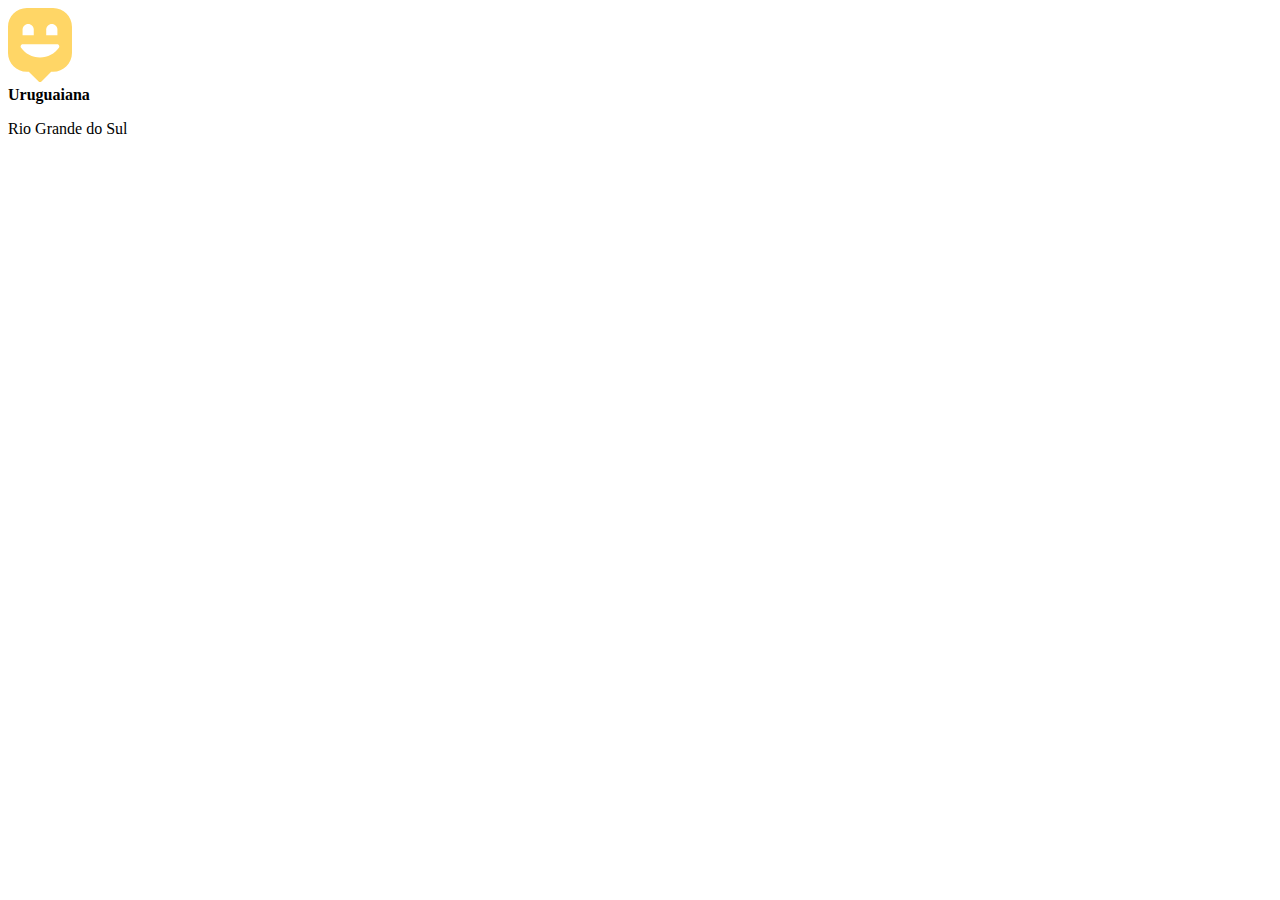
==== index.html @ 6c0e8474 "segundo commit" ====
<!DOCTYPE html>
<html lang="pt-BR">
  <head>
    <meta charset="UTF-8" />
    <meta name="viewport" content="width=device-width, initial-scale=1.0" />
    <title>Happy</title>

    <link rel="icon" href="./public/images/logo-icon.png" />
  </head>

  <body>
    <header>
      <img src="./public/images/logo.svg" alt="Logomarca de Happy" />

      <div>
        <strong>Uruguaiana</strong>
        <p>Rio Grande do Sul</p>
      </div>
    </header>
  </body>
</html>
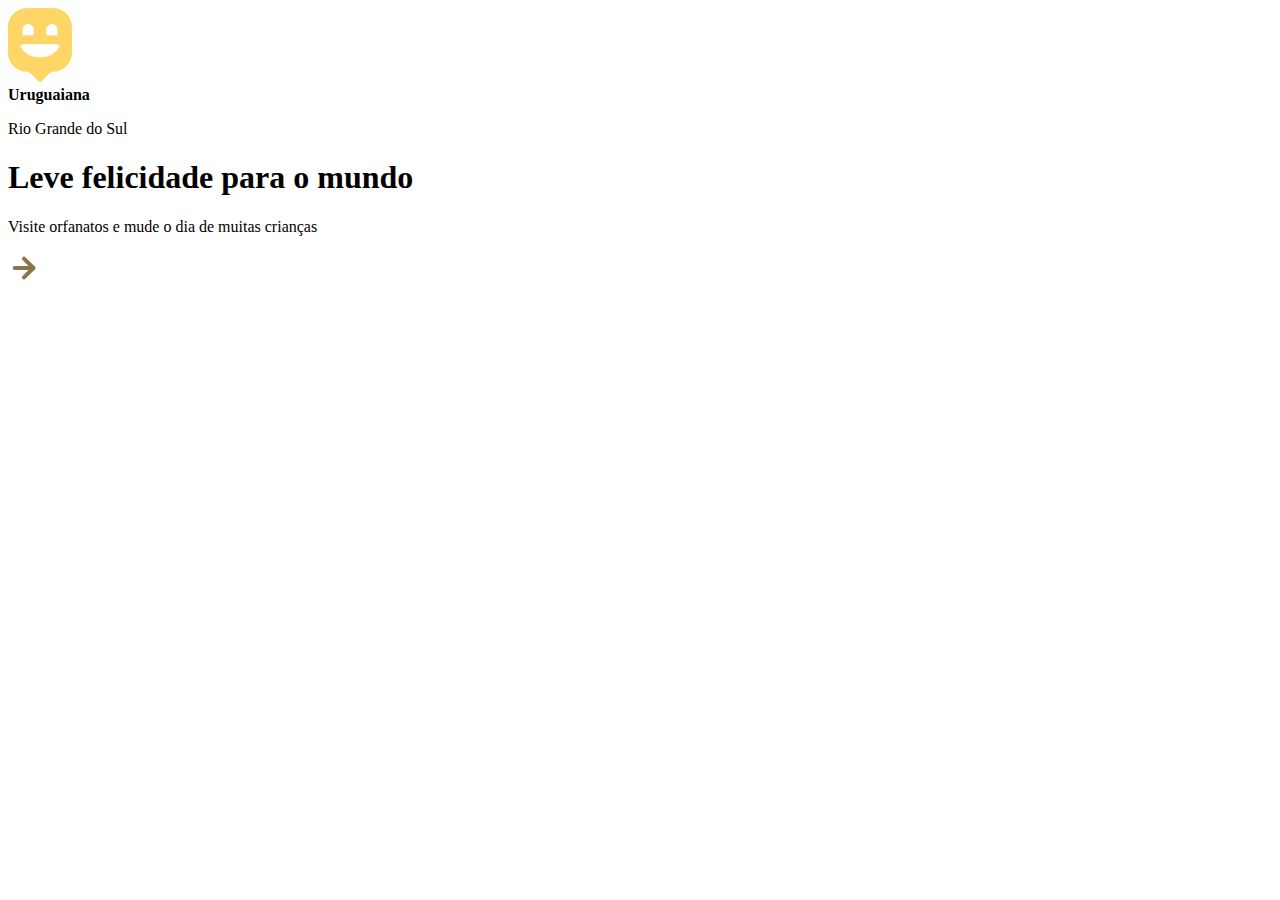
==== commit 34741b60: "terceiro commit" ====
--- a/index.html
+++ b/index.html
@@ -17,5 +17,16 @@
         <p>Rio Grande do Sul</p>
       </div>
     </header>
+    <main>
+      <h1>Leve felicidade para o mundo</h1>
+
+      <section>
+        <p>Visite orfanatos e mude o dia de muitas crianças</p>
+
+        <a href="#" title="Visite orfanatos">
+          <img src="./public/images/arrow.svg" alt="Ir para o mapa">
+        </a>
+      </section>
+    </main>
   </body>
 </html>
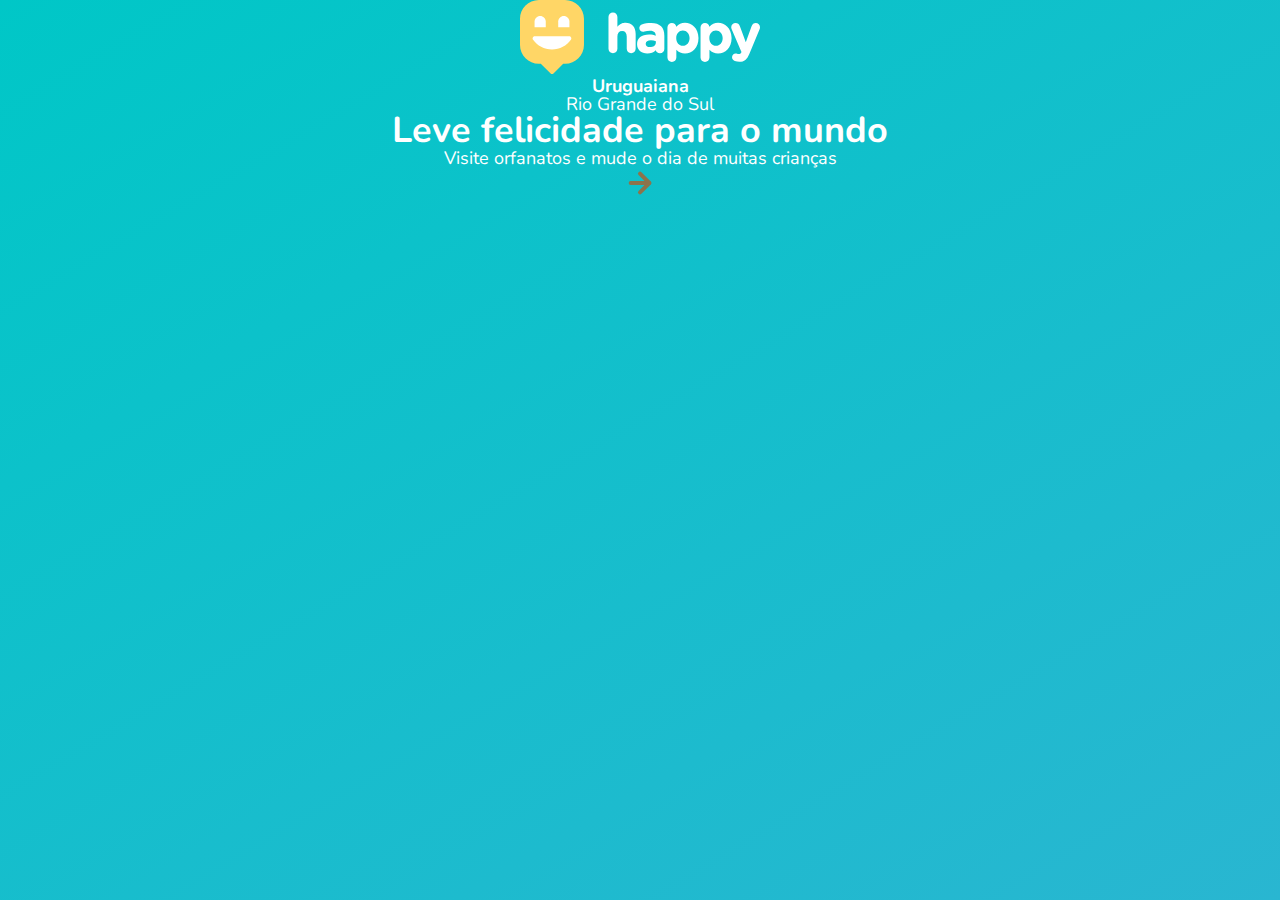
==== commit f58d90f6: "commit intro html e css" ====
--- a/index.html
+++ b/index.html
@@ -6,27 +6,35 @@
     <title>Happy</title>
 
     <link rel="icon" href="./public/images/logo-icon.png" />
+
+    <link rel="stylesheet" href="./public/css/main.css" />
+
+    <link href="https://fonts.googleapis.com/css2?family=Nunito:wght@400;600;800&display=swap" rel="stylesheet">
   </head>
 
   <body>
-    <header>
-      <img src="./public/images/logo.svg" alt="Logomarca de Happy" />
+    <div id="page-landing">
+      <div id="container">
+        <header>
+          <img src="./public/images/logo.svg" alt="Logomarca de Happy" />
 
-      <div>
-        <strong>Uruguaiana</strong>
-        <p>Rio Grande do Sul</p>
+          <div>
+            <strong>Uruguaiana</strong>
+            <p>Rio Grande do Sul</p>
+          </div>
+        </header>
+        <main>
+          <h1>Leve felicidade para o mundo</h1>
+
+          <section>
+            <p>Visite orfanatos e mude o dia de muitas crianças</p>
+
+            <a href="#" title="Visite orfanatos">
+              <img src="./public/images/arrow.svg" alt="Ir para o mapa" />
+            </a>
+          </section>
+        </main>
       </div>
-    </header>
-    <main>
-      <h1>Leve felicidade para o mundo</h1>
-
-      <section>
-        <p>Visite orfanatos e mude o dia de muitas crianças</p>
-
-        <a href="#" title="Visite orfanatos">
-          <img src="./public/images/arrow.svg" alt="Ir para o mapa">
-        </a>
-      </section>
-    </main>
+    </div>
   </body>
 </html>
--- a/public/css/main.css
+++ b/public/css/main.css
@@ -0,0 +1,21 @@
+* {
+    margin: 0;
+    padding: 0;
+}
+
+body {
+    height: 100vh;
+    color: white;
+
+}
+
+body, input, button, textarea {
+    font: 400 18px/1 'Nunito', sans-serif;
+}
+
+#page-landing {
+    background: linear-gradient(329.54deg, #29b6d1 0%, #00c7c7 100%);
+
+    text-align: center;
+    min-height: 100vh;
+}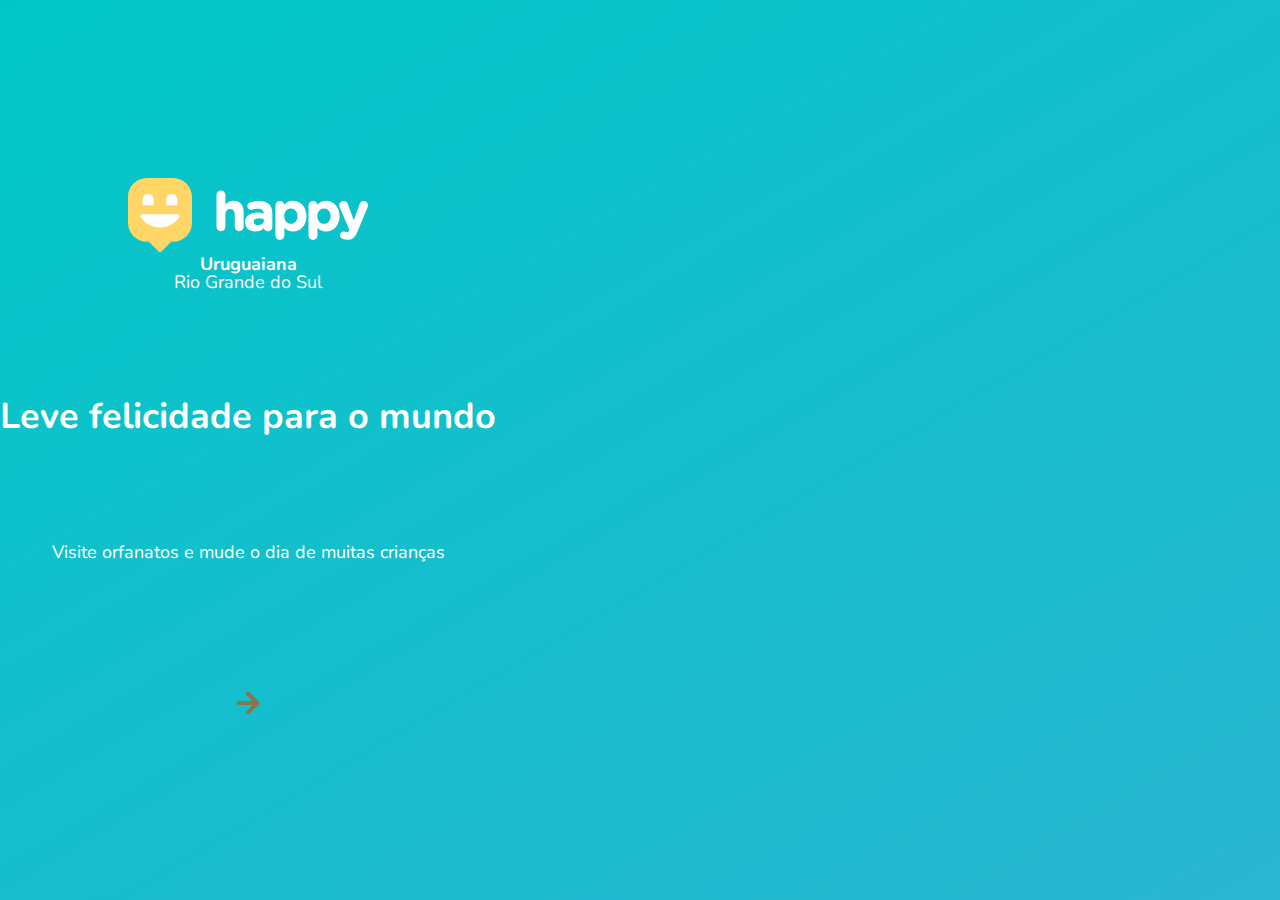
==== commit b55d7499: "commit 4" ====
--- a/index.html
+++ b/index.html
@@ -16,9 +16,9 @@
     <div id="page-landing">
       <div id="container">
         <header>
-          <img src="./public/images/logo.svg" alt="Logomarca de Happy" />
+          <img id="logo" src="./public/images/logo.svg" alt="Logomarca de Happy" />
 
-          <div>
+          <div class="location">
             <strong>Uruguaiana</strong>
             <p>Rio Grande do Sul</p>
           </div>
@@ -26,7 +26,7 @@
         <main>
           <h1>Leve felicidade para o mundo</h1>
 
-          <section>
+          <section class="visit">
             <p>Visite orfanatos e mude o dia de muitas crianças</p>
 
             <a href="#" title="Visite orfanatos">
--- a/public/css/main.css
+++ b/public/css/main.css
@@ -9,8 +9,12 @@
 
 }
 
+:root {
+    font-size: 62.5%;
+}
+
 body, input, button, textarea {
-    font: 400 18px/1 'Nunito', sans-serif;
+    font: 400 1.8rem/1 'Nunito', sans-serif;
 }
 
 #page-landing {
@@ -18,4 +22,11 @@
 
     text-align: center;
     min-height: 100vh;
+
+    display: flex;
+
+    align-items: center;
+}
+.location, h1, .visit p {
+    height: 16vh;
 }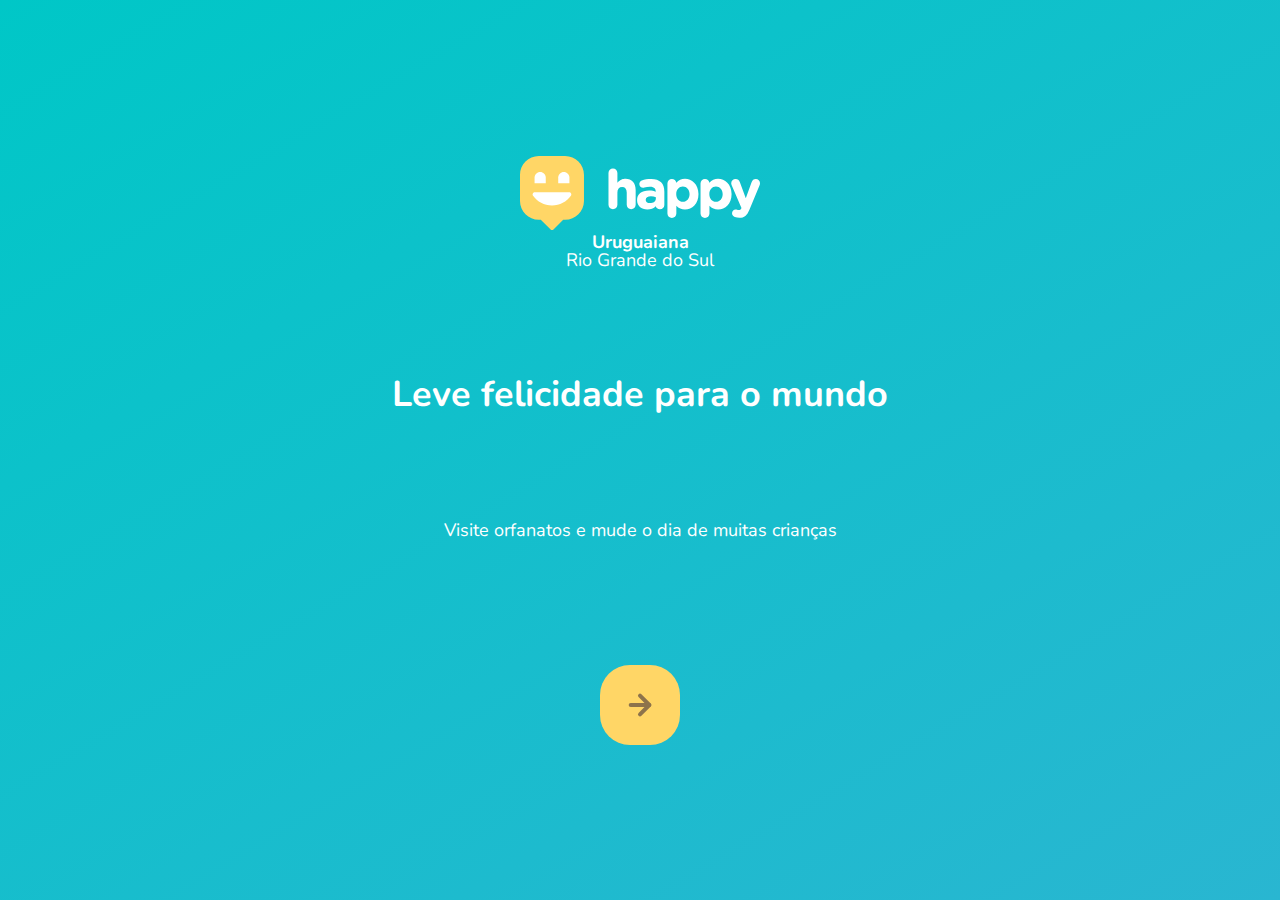
==== commit 8828c6e4: "workshop01" ====
--- a/index.html
+++ b/index.html
@@ -8,6 +8,8 @@
     <link rel="icon" href="./public/images/logo-icon.png" />
 
     <link rel="stylesheet" href="./public/css/main.css" />
+    <link rel="stylesheet" href="./public/css/animations.css" />
+    <link rel="stylesheet" href="./public/css/page-landing.css" />
 
     <link href="https://fonts.googleapis.com/css2?family=Nunito:wght@400;600;800&display=swap" rel="stylesheet">
   </head>
@@ -16,20 +18,20 @@
     <div id="page-landing">
       <div id="container">
         <header>
-          <img id="logo" src="./public/images/logo.svg" alt="Logomarca de Happy" />
+          <img class="animate-up" id="logo" src="./public/images/logo.svg" alt="Logomarca de Happy" />
 
-          <div class="location">
+          <div class="location animate-up">
             <strong>Uruguaiana</strong>
             <p>Rio Grande do Sul</p>
           </div>
         </header>
         <main>
-          <h1>Leve felicidade para o mundo</h1>
+          <h1 class="animate-up">Leve felicidade para o mundo</h1>
 
           <section class="visit">
-            <p>Visite orfanatos e mude o dia de muitas crianças</p>
+            <p class="animate-up">Visite orfanatos e mude o dia de muitas crianças</p>
 
-            <a href="#" title="Visite orfanatos">
+            <a href="#" title="Visite orfanatos" class="animate-up">
               <img src="./public/images/arrow.svg" alt="Ir para o mapa" />
             </a>
           </section>
--- a/public/css/main.css
+++ b/public/css/main.css
@@ -16,17 +16,3 @@
 body, input, button, textarea {
     font: 400 1.8rem/1 'Nunito', sans-serif;
 }
-
-#page-landing {
-    background: linear-gradient(329.54deg, #29b6d1 0%, #00c7c7 100%);
-
-    text-align: center;
-    min-height: 100vh;
-
-    display: flex;
-
-    align-items: center;
-}
-.location, h1, .visit p {
-    height: 16vh;
-}--- a/public/css/animations.css
+++ b/public/css/animations.css
@@ -0,0 +1,17 @@
+/* animações */
+@keyframes up {
+    from {
+        opacity: 0;
+        transform: translateY(16px);
+    }
+    to {
+        opacity: 1;
+        transform: translateY(0);
+    }
+}
+
+.animate-up {
+    animation-name: up;
+    animation-duration: 300ms;
+    animation-fill-mode: backwards;
+}--- a/public/css/page-landing.css
+++ b/public/css/page-landing.css
@@ -0,0 +1,56 @@
+#page-landing {
+    background: linear-gradient(329.54deg, #29b6d1 0%, #00c7c7 100%);
+
+    text-align: center;
+    min-height: 100vh;
+
+    display: flex;
+}
+
+#container {
+    margin: auto;
+}
+
+.location, h1, .visit p {
+    height: 16vh;
+}
+
+.visit a {
+    width: 8rem;
+    height: 8rem;
+    background: #ffd666;
+
+    border: none;
+    border-radius: 3rem;
+
+    display: flex;
+    align-items: center;
+    justify-content: center;
+    margin: auto;
+
+    transition: background 1s;
+}
+
+.visit a:hover {
+    background: #96feff;
+}
+
+#logo {
+    animation-delay: 50ms;
+}
+
+.location {
+    animation-delay: 100ms;
+}
+
+main h1 {
+    animation-delay: 150ms;
+}
+
+.visit p {
+    animation-delay: 200ms;
+}
+
+.visit a {
+    animation-delay: 250ms;
+}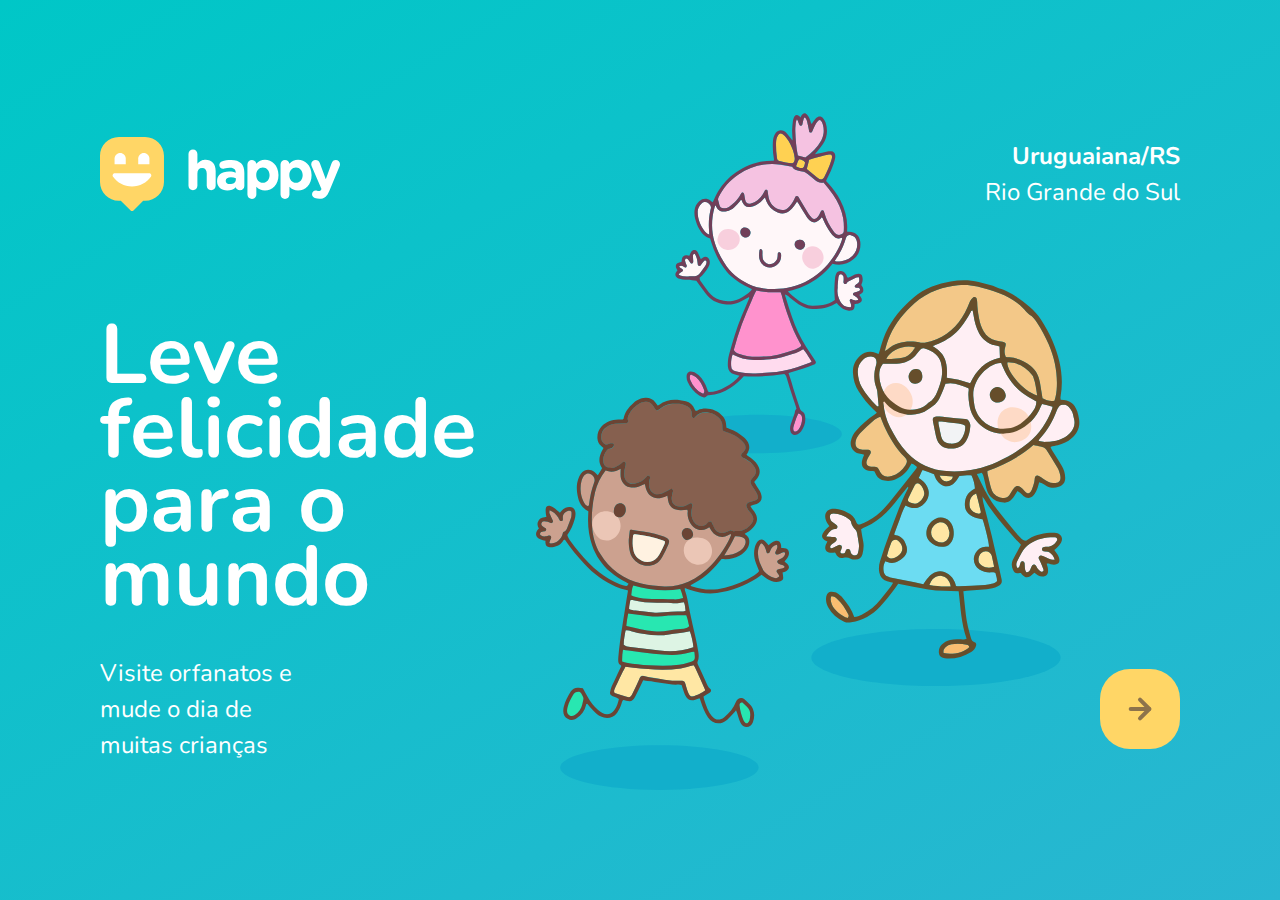
==== commit cf7ec120: "um" ====
--- a/index.html
+++ b/index.html
@@ -21,7 +21,7 @@
           <img class="animate-up" id="logo" src="./public/images/logo.svg" alt="Logomarca de Happy" />
 
           <div class="location animate-up">
-            <strong>Uruguaiana</strong>
+            <strong>Uruguaiana/RS</strong>
             <p>Rio Grande do Sul</p>
           </div>
         </header>
--- a/public/css/main.css
+++ b/public/css/main.css
@@ -1,11 +1,13 @@
 * {
     margin: 0;
     padding: 0;
+    box-sizing: border-box;
 }
 
 body {
     height: 100vh;
     color: white;
+    background: #EBF2F5;
 
 }
 
--- a/public/css/animations.css
+++ b/public/css/animations.css
@@ -10,8 +10,37 @@
     }
 }
 
+@keyframes right {
+    from {
+        transform: translateX(-100%);
+    }
+    to {
+        transform: translateX(0);
+    }
+}
+
+@keyframes appear {
+    from {
+        opacity: 0;
+    }
+    to {
+        opacity: 1;
+    }
+}
+
 .animate-up {
     animation-name: up;
     animation-duration: 300ms;
     animation-fill-mode: backwards;
+}
+
+.animate-right {
+    animation-name: right;
+    animation-duration: 800ms;
+}
+
+.animate-appear {
+    animation-name: appear;
+    animation-duration: 500ms;
+    animation-fill-mode: backwards;
 }--- a/public/css/page-landing.css
+++ b/public/css/page-landing.css
@@ -9,6 +9,8 @@
 
 #container {
     margin: auto;
+
+    width: min(90%, 112rem);
 }
 
 .location, h1, .visit p {
@@ -53,4 +55,55 @@
 
 .visit a {
     animation-delay: 250ms;
+}
+
+/* desktop version */
+
+@media (min-width: 760px) {
+    #container {
+        padding: 5rem 2rem;
+        background: url("../images/bg.svg") no-repeat 80% / clamp(30rem, 54vw, 56rem);
+    }
+    header {
+        display: flex;
+        align-items: center;
+        justify-content: space-between;
+    }
+
+    .location, h1, .visit p {
+        height: initial;
+        text-align: initial;
+    }
+
+    .location {
+        text-align: right;
+        font-size: 2.4rem;
+        line-height: 1.5;
+    }
+
+    main h1 {
+        font-size: clamp(4rem, 8vw, 8.4rem);
+        font-weight: bold;
+        line-height: .88;
+
+        margin: clamp(10%, 9vh, 12%) 0 4rem;
+
+        width: min(300px, 80%);
+    }
+
+    .visit {
+        display: flex;
+        align-items: center;
+        justify-content: space-between;
+    }
+
+    .visit p {
+        font-size: 2.4rem;
+        line-height: 1.5;
+        width: clamp(20rem, 20vh, 30rem);
+    }
+
+    .visit a {
+        margin: initial;
+    }
 }